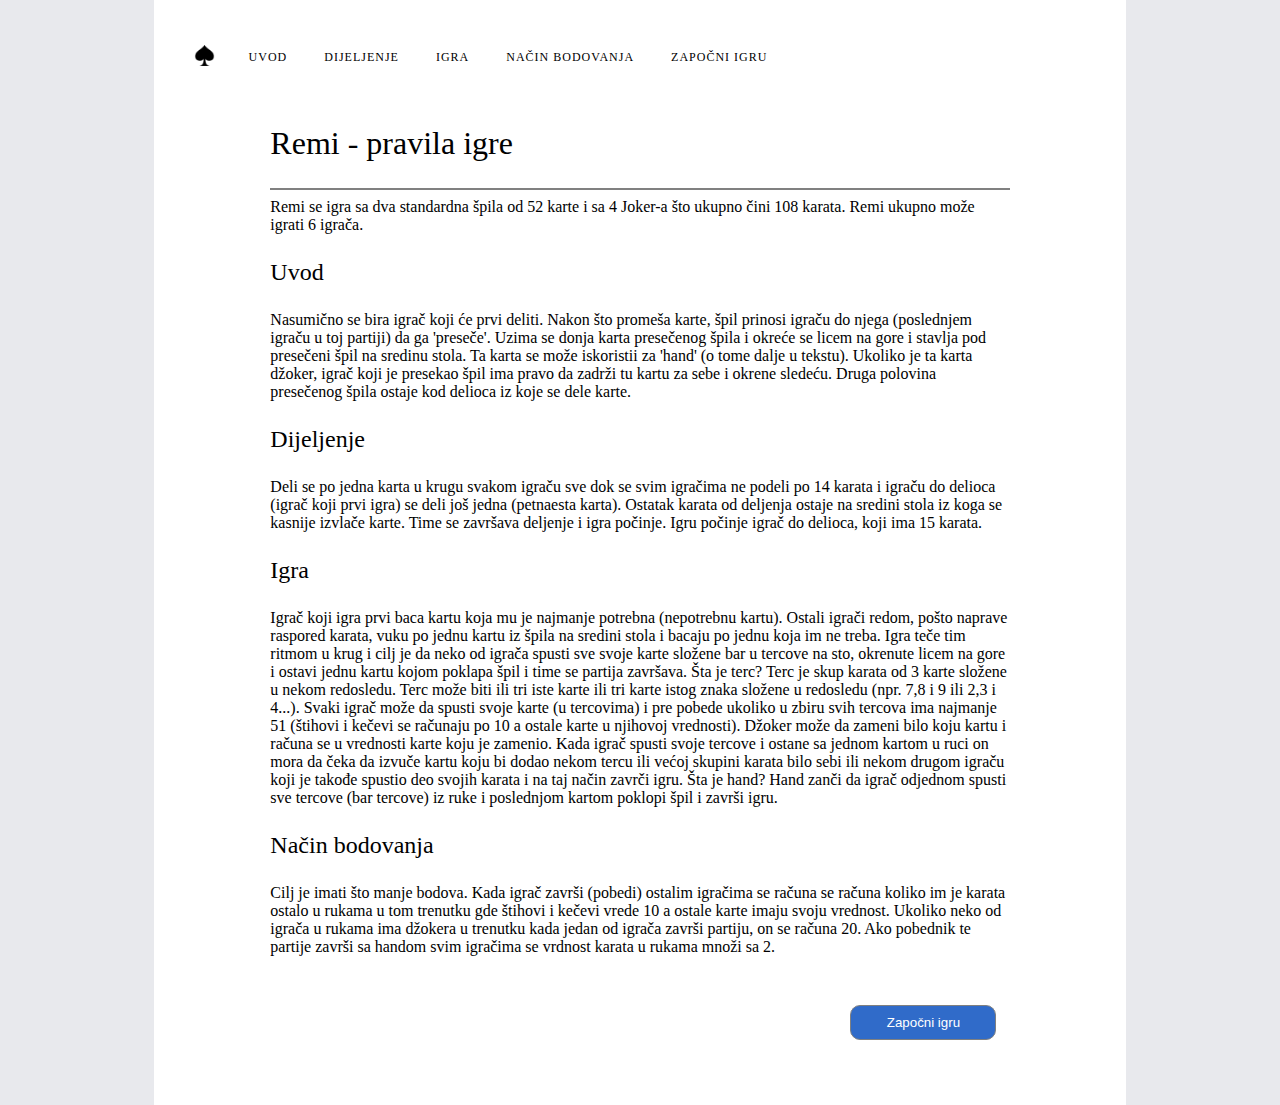
==== Remi_Final/html/index.html @ ef360e8a "Add files via upload" ====
<!DOCTYPE html>
<html>
    <head>  
        <meta charset="utf-8"/>
        <link rel="stylesheet" href="../css/stil.css">
        <title>Remi</title>
    </head>
    <body>
        <div class="container">
            <div class="header">
                <div class="hdr">
                    <ul>
                        <img src="../slike/spades.png" alt="" id="logo">
                        <li><a href="#uvod">Uvod</a></li>
                        <li><a href="#dijeljenje">Dijeljenje</a></li>
                        <li><a href="#Igra">Igra</a></li>
                        <li><a href="#nacinBodovanja">Način bodovanja</a></li>
                        <li><a href="#zapocniIgru">Započni igru</a></li>
                    </ul>
                    
                </div>
                <div class="container1">
                    <h1>Remi - pravila igre</h1>
                    <hr>
                    <span>Remi se igra sa dva standardna špila od 52 karte i sa 4 Joker-a što ukupno čini 108 karata.
                    Remi ukupno može igrati 6 igrača.</span>  
                    <h2>Uvod</h2> 
                    <span>Nasumično se bira igrač koji će prvi deliti. Nakon što promeša karte, špil prinosi igraču do njega (poslednjem igraču u toj partiji) da ga 'preseče'. Uzima se donja karta presečenog špila i okreće se licem na gore i stavlja pod presečeni špil na sredinu stola. Ta karta se može iskoristii za 'hand' (o tome dalje u tekstu). Ukoliko je ta karta džoker, igrač koji je presekao špil ima pravo da zadrži tu kartu za sebe i okrene sledeću. Druga polovina presečenog špila ostaje kod delioca iz koje se dele karte.</span>
                    <h2>Dijeljenje</h2>
                    <span>Deli se po jedna karta u krugu svakom igraču sve dok se svim igračima ne podeli po 14 karata i igraču do delioca (igrač koji prvi igra) se deli još jedna (petnaesta karta). Ostatak karata od deljenja ostaje na sredini stola iz koga se kasnije izvlače karte. Time se završava deljenje i igra počinje. Igru počinje igrač do delioca, koji ima 15 karata.</span>
                    <h2>Igra</h2>
                    <span>Igrač koji igra prvi baca kartu koja mu je najmanje potrebna (nepotrebnu kartu). Ostali igrači redom, pošto naprave raspored karata, vuku po jednu kartu iz špila na sredini stola i bacaju po jednu koja im ne treba. Igra teče tim ritmom u krug i cilj je da neko od igrača spusti sve svoje karte složene bar u tercove na sto, okrenute licem na gore i ostavi jednu kartu kojom poklapa špil i time se partija završava.</span>
                    <!--slika-->
                    <!--treba dodat id za prvi h1-->
                    <span>Šta je terc? Terc je skup karata od 3 karte složene u nekom redosledu. Terc može biti ili tri iste karte ili tri karte istog znaka složene u redosledu (npr. 7,8 i 9 ili 2,3 i 4...).
                    Svaki igrač može da spusti svoje karte (u tercovima) i pre pobede ukoliko u zbiru svih tercova ima najmanje 51 (štihovi i kečevi se računaju po 10 a ostale karte u njihovoj vrednosti). Džoker može da zameni bilo koju kartu i računa se u vrednosti karte koju je zamenio. Kada igrač spusti svoje tercove i ostane sa jednom kartom u ruci on mora da čeka da izvuče kartu koju bi dodao nekom tercu ili većoj skupini karata bilo sebi ili nekom drugom igraču koji je takođe spustio deo svojih karata i na taj način zavrči igru.
                    Šta je hand? Hand zanči da igrač odjednom spusti sve tercove (bar tercove) iz ruke i poslednjom kartom poklopi špil i završi igru.</span>
                    <!--slika-->
                    <h2>Način bodovanja</h2>
                    <span>Cilj je imati što manje bodova. Kada igrač završi (pobedi) ostalim igračima se računa se računa koliko im je karata ostalo u rukama u tom trenutku gde štihovi i kečevi vrede 10 a ostale karte imaju svoju vrednost. Ukoliko neko od igrača u rukama ima džokera u trenutku kada jedan od igrača završi partiju, on se računa 20. Ako pobednik te partije završi sa handom svim igračima se vrdnost karata u rukama množi sa 2.</span>
                </div>
                <div>
                    <a href="igra.html"><input type="submit" value="Započni igru" id="pocni" /></a>  
                </div>
                
            </div>
        </div>
    </body>
</html>
---- Remi_Final/css/stil.css ----
body{
	background-color: rgb(232, 233, 237);
	margin:0;
	box-sizing: border-box;
}
.container{
	width: 76%;
    height: 1090px;
    background-color: white;
    margin-left: 12%;
    padding-top: 15px;
}
.container hr{
	border: 0.5px solid grey;
}
.header{
	width:100%;
	height: 60px;
	background-color: rgb(232, 233, 237);
	margin:0;
	margin-bottom: 15px;
}
.hdr{
	width: 100%;
    height: 100%;
    
}
.hdr ul{
	list-style-type: none;
    margin: 0;
    /*padding: 0;*/
    overflow: hidden;
    background-color:white;
    text-transform: uppercase;
    font-weight: 300;
    letter-spacing: 1px;
    font-size: 12px;
    white-space: nowrap;
    padding-left: 40px;
}
li {
    float: left;
    
}
li a {
    display: block;
    text-align: center;
    margin-top: 25px;
    margin-bottom: 21px;
    margin-left: 2px;
    margin-right: 15px;
    padding: 10px;
    text-decoration: none;
    color: black;
}

li a:hover {
    background-color: white;
}
#logo{
    
    height: 21px;
    width: 21px;
    float: left;
    margin-top: 30px;
    margin-right: 22px;
}

.container1{
	width: 76%;
	height: 890px;
	/*background-color: red;*/
	margin-left: 12%;
	margin-top: 40px;
}
.container1 h1{
	padding: 10px 0px 5px 0;
	font-weight: 300;
}
.container1 h2{
	margin:0;
	font-weight: 300;
	padding: 25px 0px 25px 0px;
}
.container2{
	width: 100%;
	height: 100px;
}
#pocni{
	border-radius:10px;
	border: 1px solid grey;
	padding:9px;
	float:right;
	width:15%;
	background-color:#306bc9;
	margin-right: 130px;
	color: white;
}
.cont{
	width: 100%;
    height: 700px;
    margin-left: 10%;
	background-color: rgb(232, 233, 237);
	box-sizing: border-box;
}
.cont1{
	width: 44%;
    height: 350px;
    box-sizing: border-box;
    background-color: white;
    margin-top: 90px;
    border: 0.5px solid silver;
    padding: 15px;
    padding-left: 40px;
    padding-right: 40px;
    float: left;
}
.cont2{
    width: 25%;
    height: 350px;
    box-sizing: border-box;
    background-color: white;
    margin-top: 90px;
    border: 0.5px solid silver;
    padding: 15px;
    padding-left: 20px;
    padding-right: 20px;
    float: right;
    margin-right: 20%;
}
.cont1 h1, .cont2 h1{
	margin: 0;
	margin: 30px 0px 10px 0px;
	font-weight: 300;
}
.cont1 hr{
	border: 0.5px solid silver;
	margin-bottom: 10px;
}
.cont1 input{
	width: 96.5%;
    padding: 8px;
    margin: 60px 0 12px 0;
    border: none;
    border-bottom: 1px solid silver;
}
.cont2 input{
    width: 96.5%;
    padding: 4px;
    margin: 3px 0 3px 0;
    border: none;
    border-bottom: 1px solid silver;
}
#start{
    width: 130px;
    padding: 8px;
    text-align: center;
    background-color: black;
    color: white;
    border: 0;
    float: right;
    margin-top: 40px;
    background-color:#306bc9;
}
#pocetak{
    width: 80px;
    padding: 4px;
    text-align: center;
    color: white;
    border: 0;
    float: right;
    margin-top: 20px;
    background-color:#306bc9;
}
.table{
    font-family: sans-serif;
    font-size: 0.9em;
    line-height: 1.5em;
    border: 1px solid black;
    border-collapse: collapse;
    opacity: 0.95;
    width: 55%;
    /*margin-top: 10%;
    margin-left: 8%;*/
    margin-top: 140px;
    margin-left: 70px;
}
.table th{
    /*background-color: #666;*/
    color: white;
    background-color: #c69977;
}
.red{
    color: white;
    background-color: #666;
}
article table tr td h1{
    font-weight: 300;
    font-size: 35px;
    padding: 0;
    margin: 15px;
}
.table th, .table td{
    text-align: center;
    padding: 15px;
    border: 1px solid black;
    font-weight: 300;
}
article{
    /*overflow-x: auto; */
}
.cont3{
    width: 18%;
    height: 380px;
    box-sizing: border-box;
    background-color: white;
    margin-top: 140px;
    border: 0.5px solid silver;
    padding: 15px;
    padding-left: 20px;
    padding-right: 20px;
    float: right;
    margin-right: 13%;   
}
.cont3 h1{
    font-weight: 300;
}
.cont3 hr{
    margin-bottom: 15px;
}
.cont3 input{
    width: 96.5%;
    padding: 4px;
    margin: 3px 0 3px 0;
    border: none;
    border-bottom: 1px solid silver;
}
#pocetak1{
    width: 100%;
    padding: 4px;
    text-align: center;
    color: white;
    border: 0;
    float: right;
    margin-top: 20px;
    background-color:#306bc9;
}
.error{

    border: 1px solid red !important;
}

#izlaz{

    width: 100%;
    padding: 4px;
    text-align: center;
    color: white;
    border: 0;
    float: right;
    margin-top: 15px;
    background-color:red;
}
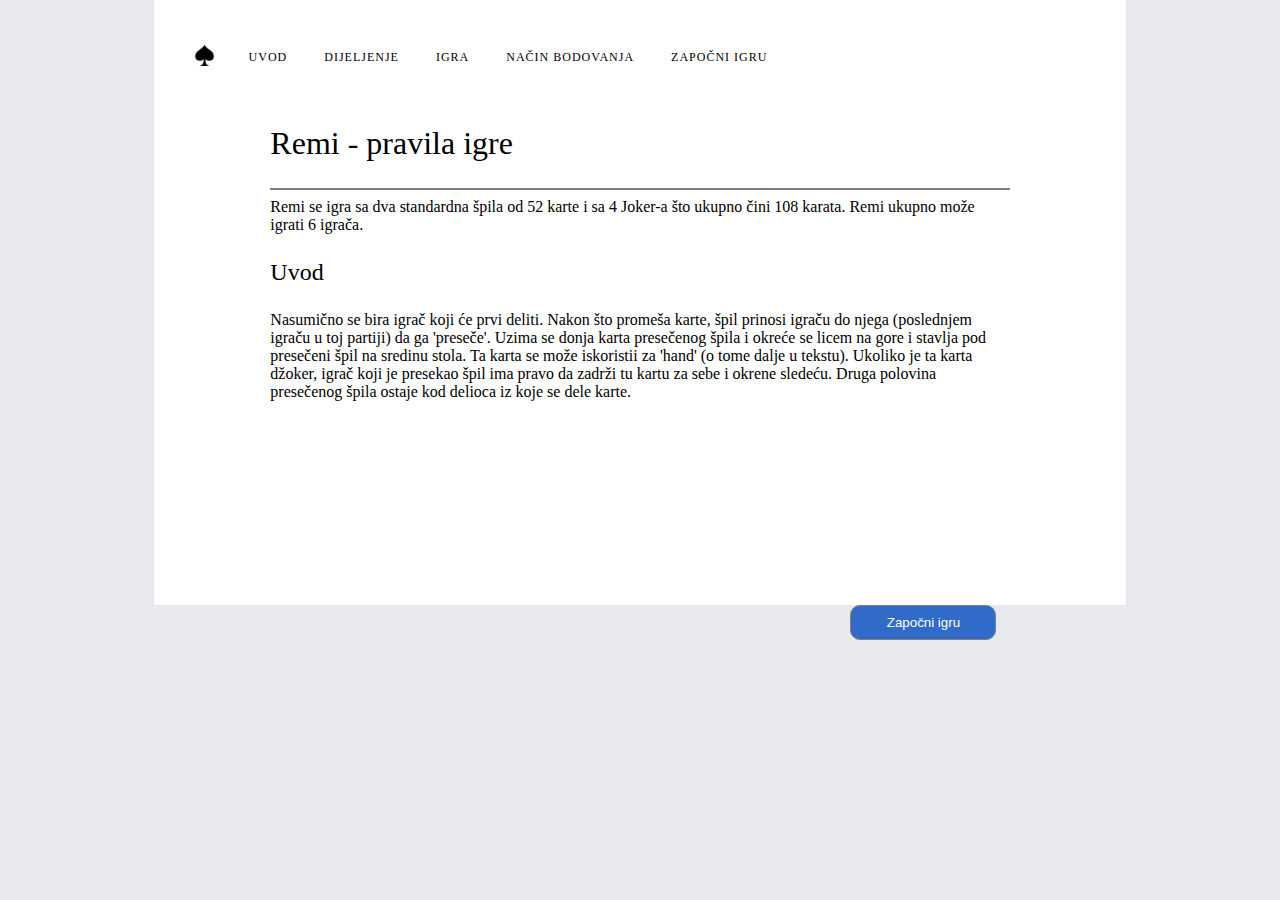
==== commit 49d43160: "Add files via upload" ====
--- a/Remi_Final/html/index.html
+++ b/Remi_Final/html/index.html
@@ -11,11 +11,11 @@
                 <div class="hdr">
                     <ul>
                         <img src="../slike/spades.png" alt="" id="logo">
-                        <li><a href="#uvod">Uvod</a></li>
-                        <li><a href="#dijeljenje">Dijeljenje</a></li>
-                        <li><a href="#Igra">Igra</a></li>
-                        <li><a href="#nacinBodovanja">Način bodovanja</a></li>
-                        <li><a href="#zapocniIgru">Započni igru</a></li>
+                        <li ><a href="#uvod" id="uvod" onclick="dugme('uvod', 'divUvod')">Uvod</a></li>
+                        <li id="dijeljenje" onclick="dugme('dijeljenje', 'divDijeljenje')"><a href="#dijeljenje">Dijeljenje</a></li>
+                        <li id="Igra" onclick="dugme('Igra', 'divIgra')"><a href="#Igra">Igra</a></li>
+                        <li id="nacinBodovanja" onclick="dugme('nacinBodovanja', 'divNacinBodovanja')"><a href="#nacinBodovanja">Način bodovanja</a></li>
+                        <li id="zapocniIgru" ><a href="igra.html">Započni igru</a></li>
                     </ul>
                     
                 </div>
@@ -24,10 +24,14 @@
                     <hr>
                     <span>Remi se igra sa dva standardna špila od 52 karte i sa 4 Joker-a što ukupno čini 108 karata.
                     Remi ukupno može igrati 6 igrača.</span>  
-                    <h2>Uvod</h2> 
+                    <div id="divUvod" class="tekstovi"><h2 >Uvod</h2>
                     <span>Nasumično se bira igrač koji će prvi deliti. Nakon što promeša karte, špil prinosi igraču do njega (poslednjem igraču u toj partiji) da ga 'preseče'. Uzima se donja karta presečenog špila i okreće se licem na gore i stavlja pod presečeni špil na sredinu stola. Ta karta se može iskoristii za 'hand' (o tome dalje u tekstu). Ukoliko je ta karta džoker, igrač koji je presekao špil ima pravo da zadrži tu kartu za sebe i okrene sledeću. Druga polovina presečenog špila ostaje kod delioca iz koje se dele karte.</span>
+                    </div>
+                    <div id="divDijeljenje" class="tekstovi">
                     <h2>Dijeljenje</h2>
                     <span>Deli se po jedna karta u krugu svakom igraču sve dok se svim igračima ne podeli po 14 karata i igraču do delioca (igrač koji prvi igra) se deli još jedna (petnaesta karta). Ostatak karata od deljenja ostaje na sredini stola iz koga se kasnije izvlače karte. Time se završava deljenje i igra počinje. Igru počinje igrač do delioca, koji ima 15 karata.</span>
+                    </div>
+                    <div id="divIgra" class="tekstovi">
                     <h2>Igra</h2>
                     <span>Igrač koji igra prvi baca kartu koja mu je najmanje potrebna (nepotrebnu kartu). Ostali igrači redom, pošto naprave raspored karata, vuku po jednu kartu iz špila na sredini stola i bacaju po jednu koja im ne treba. Igra teče tim ritmom u krug i cilj je da neko od igrača spusti sve svoje karte složene bar u tercove na sto, okrenute licem na gore i ostavi jednu kartu kojom poklapa špil i time se partija završava.</span>
                     <!--slika-->
@@ -36,8 +40,11 @@
                     Svaki igrač može da spusti svoje karte (u tercovima) i pre pobede ukoliko u zbiru svih tercova ima najmanje 51 (štihovi i kečevi se računaju po 10 a ostale karte u njihovoj vrednosti). Džoker može da zameni bilo koju kartu i računa se u vrednosti karte koju je zamenio. Kada igrač spusti svoje tercove i ostane sa jednom kartom u ruci on mora da čeka da izvuče kartu koju bi dodao nekom tercu ili većoj skupini karata bilo sebi ili nekom drugom igraču koji je takođe spustio deo svojih karata i na taj način zavrči igru.
                     Šta je hand? Hand zanči da igrač odjednom spusti sve tercove (bar tercove) iz ruke i poslednjom kartom poklopi špil i završi igru.</span>
                     <!--slika-->
+                    </div>
+                    <div id="divNacinBodovanja" class="tekstovi">
                     <h2>Način bodovanja</h2>
                     <span>Cilj je imati što manje bodova. Kada igrač završi (pobedi) ostalim igračima se računa se računa koliko im je karata ostalo u rukama u tom trenutku gde štihovi i kečevi vrede 10 a ostale karte imaju svoju vrednost. Ukoliko neko od igrača u rukama ima džokera u trenutku kada jedan od igrača završi partiju, on se računa 20. Ako pobednik te partije završi sa handom svim igračima se vrdnost karata u rukama množi sa 2.</span>
+                    </div>
                 </div>
                 <div>
                     <a href="igra.html"><input type="submit" value="Započni igru" id="pocni" /></a>  
@@ -46,4 +53,5 @@
             </div>
         </div>
     </body>
+    <script type="text/javascript" src="../JavaScript/Pocetna.js"></script>
 </html>--- a/Remi_Final/css/stil.css
+++ b/Remi_Final/css/stil.css
@@ -5,7 +5,7 @@
 }
 .container{
 	width: 76%;
-    height: 1090px;
+    height: 590px;
     background-color: white;
     margin-left: 12%;
     padding-top: 15px;
@@ -68,7 +68,7 @@
 
 .container1{
 	width: 76%;
-	height: 890px;
+	height: 490px;
 	/*background-color: red;*/
 	margin-left: 12%;
 	margin-top: 40px;
